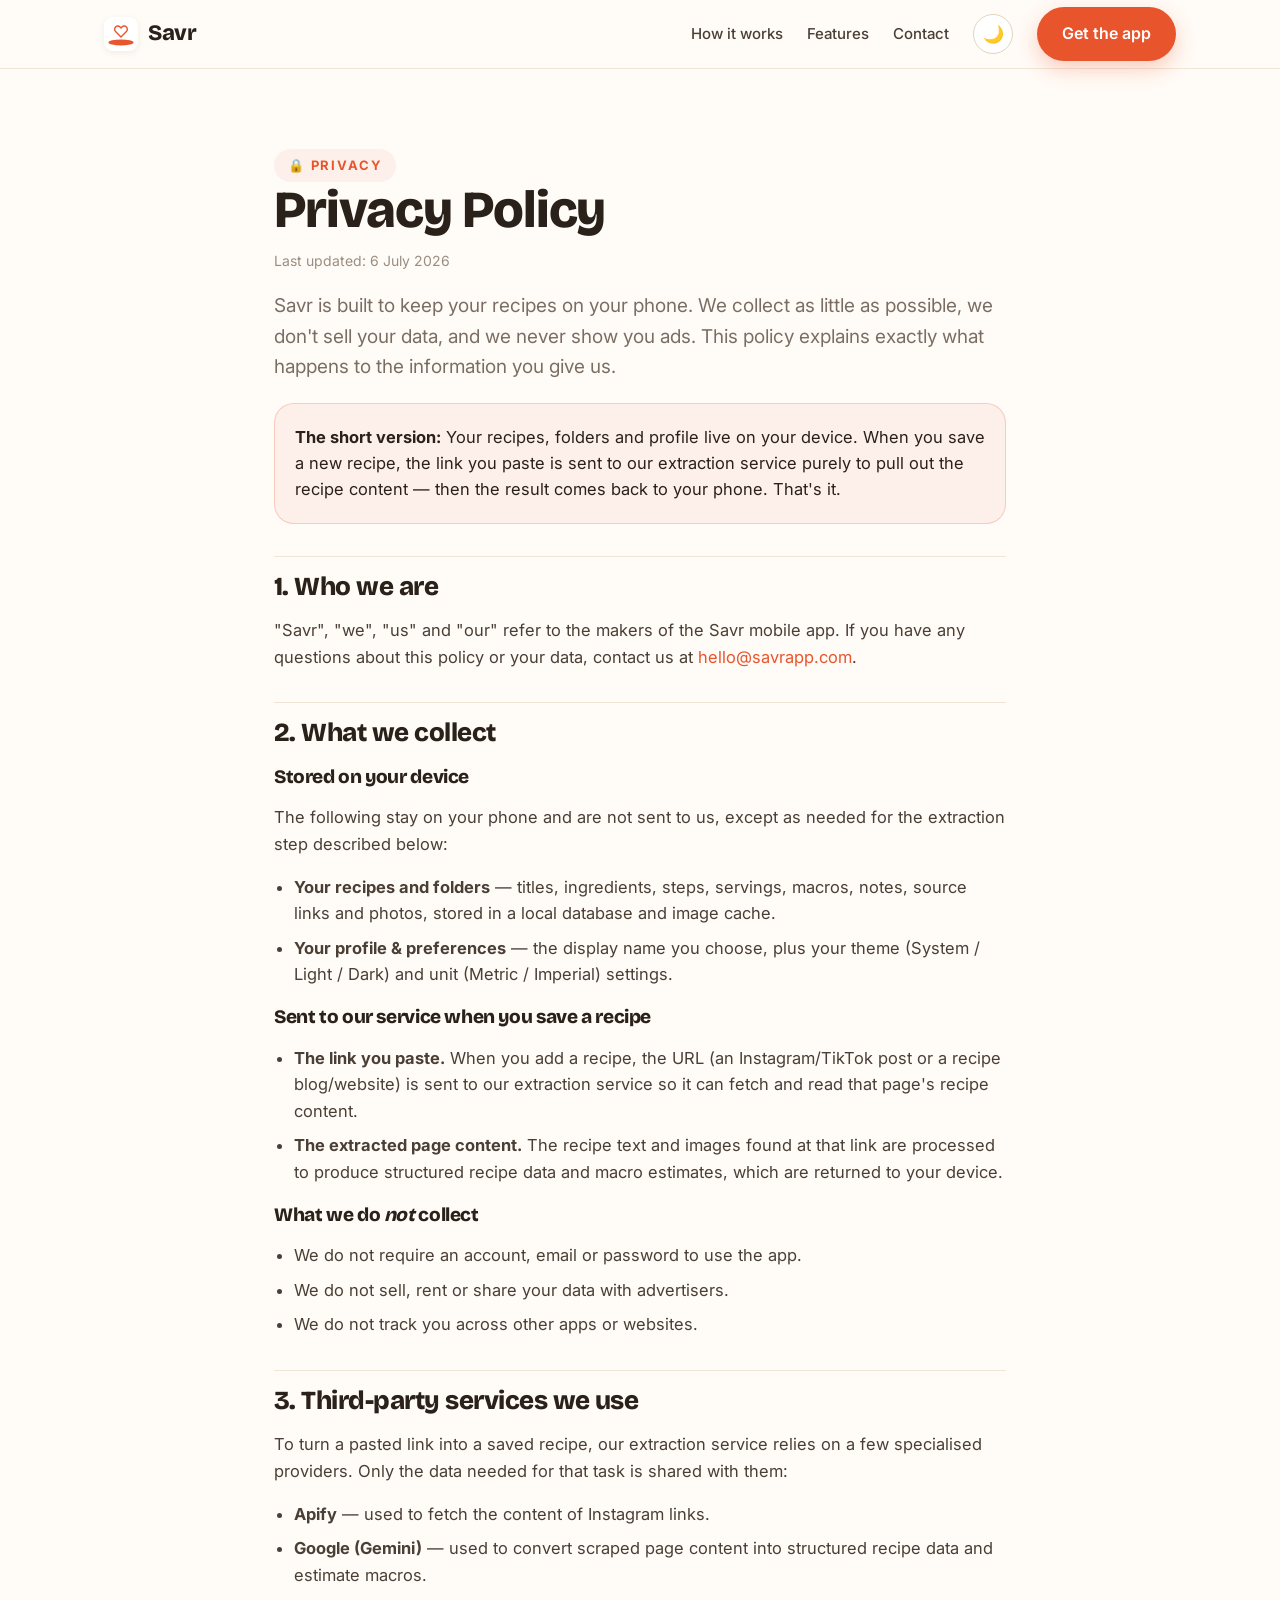
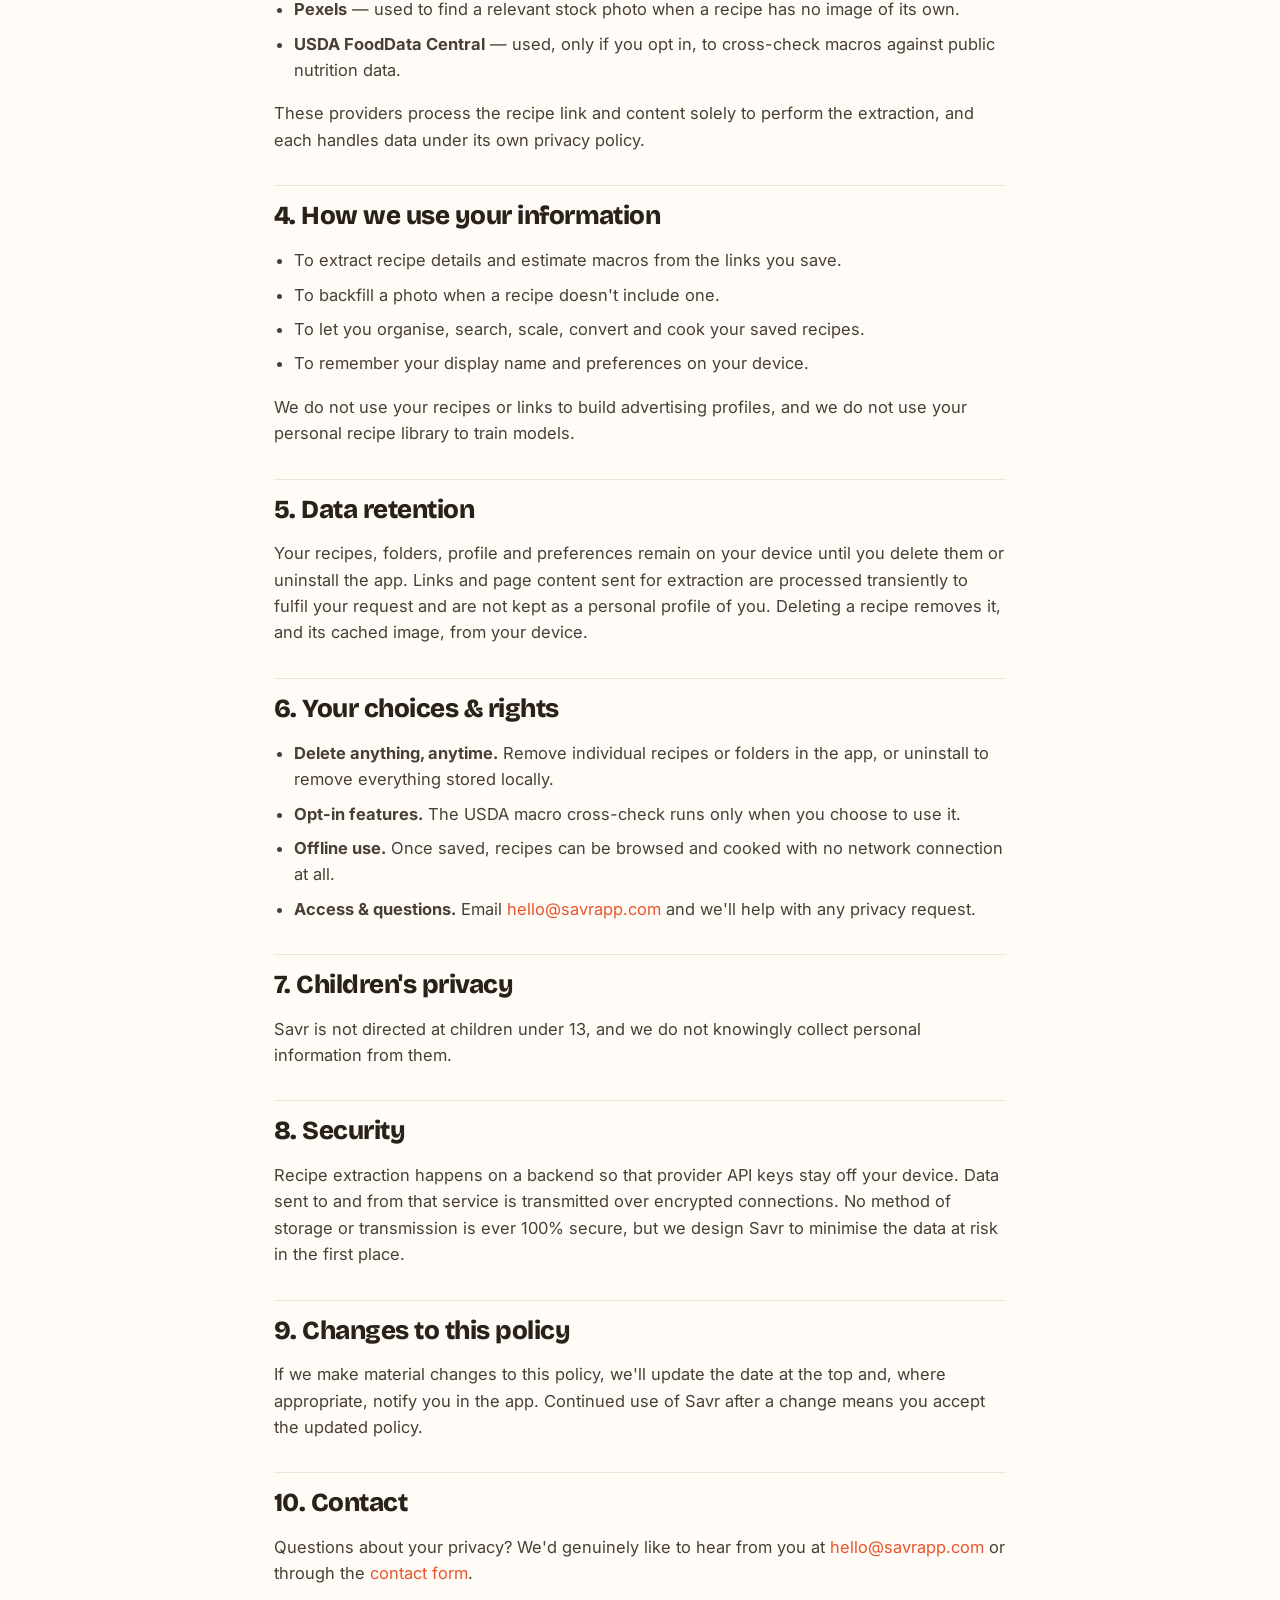
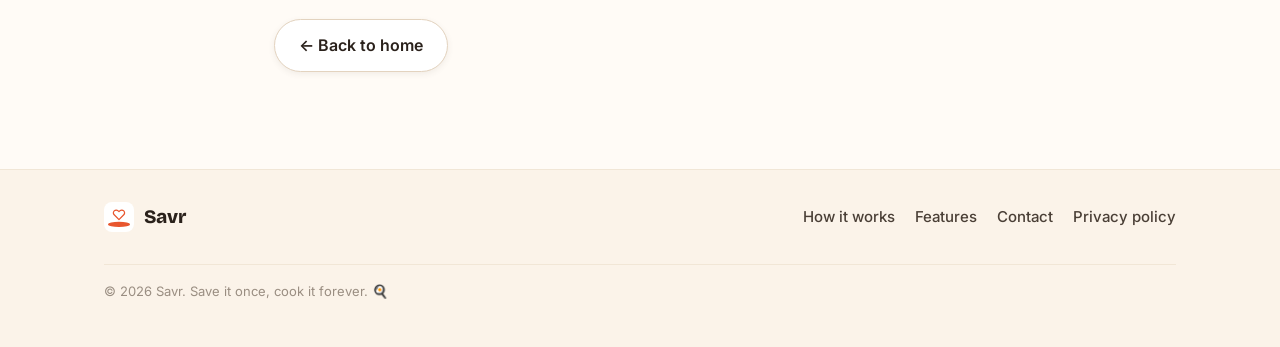
==== privacy.html @ d80b40b4 "Savr marketing site" ====
<!DOCTYPE html>
<html lang="en">
<head>
  <meta charset="UTF-8" />
  <meta name="viewport" content="width=device-width, initial-scale=1" />
  <title>Privacy Policy — Savr</title>
  <meta name="description" content="How Savr handles your data: recipes stored on your device, links processed only to extract recipe content." />
  <meta name="theme-color" content="#E8552D" />
  <link rel="icon" href="assets/img/favicon.png" />
  <link rel="apple-touch-icon" href="assets/img/icon.png" />
  <link rel="preconnect" href="https://fonts.googleapis.com" />
  <link rel="preconnect" href="https://fonts.gstatic.com" crossorigin />
  <link href="https://fonts.googleapis.com/css2?family=Bricolage+Grotesque:opsz,wght@12..96,600;12..96,700;12..96,800&family=Inter:wght@400;500;600;700&family=Space+Grotesk:wght@500;700&display=swap" rel="stylesheet" />
  <link rel="stylesheet" href="assets/css/styles.css" />
</head>
<body>

  <header class="site-header">
    <div class="wrap nav">
      <a class="brand" href="index.html#top">
        <img src="assets/img/logo-mark.svg" alt="" />
        Savr
      </a>
      <nav class="nav-links" aria-label="Primary">
        <a class="link" href="index.html#how">How it works</a>
        <a class="link" href="index.html#features">Features</a>
        <a class="link" href="index.html#contact">Contact</a>
        <button class="theme-toggle" type="button" aria-label="Toggle theme">🌙</button>
        <a class="btn btn-primary" href="index.html#contact">Get the app</a>
      </nav>
    </div>
  </header>

  <main>
    <article class="wrap doc">
      <span class="eyebrow">🔒 Privacy</span>
      <h1>Privacy Policy</h1>
      <p class="updated">Last updated: 6 July 2026</p>

      <p class="lead">Savr is built to keep your recipes on your phone. We collect as little as possible, we don't sell your data, and we never show you ads. This policy explains exactly what happens to the information you give us.</p>

      <div class="callout">
        <p><strong>The short version:</strong> Your recipes, folders and profile live on your device. When you save a new recipe, the link you paste is sent to our extraction service purely to pull out the recipe content — then the result comes back to your phone. That's it.</p>
      </div>

      <h2>1. Who we are</h2>
      <p>"Savr", "we", "us" and "our" refer to the makers of the Savr mobile app. If you have any questions about this policy or your data, contact us at <a href="mailto:hello@savrapp.com">hello@savrapp.com</a>.</p>

      <h2>2. What we collect</h2>

      <h3>Stored on your device</h3>
      <p>The following stay on your phone and are not sent to us, except as needed for the extraction step described below:</p>
      <ul>
        <li><strong>Your recipes and folders</strong> — titles, ingredients, steps, servings, macros, notes, source links and photos, stored in a local database and image cache.</li>
        <li><strong>Your profile &amp; preferences</strong> — the display name you choose, plus your theme (System / Light / Dark) and unit (Metric / Imperial) settings.</li>
      </ul>

      <h3>Sent to our service when you save a recipe</h3>
      <ul>
        <li><strong>The link you paste.</strong> When you add a recipe, the URL (an Instagram/TikTok post or a recipe blog/website) is sent to our extraction service so it can fetch and read that page's recipe content.</li>
        <li><strong>The extracted page content.</strong> The recipe text and images found at that link are processed to produce structured recipe data and macro estimates, which are returned to your device.</li>
      </ul>

      <h3>What we do <em>not</em> collect</h3>
      <ul>
        <li>We do not require an account, email or password to use the app.</li>
        <li>We do not sell, rent or share your data with advertisers.</li>
        <li>We do not track you across other apps or websites.</li>
      </ul>

      <h2>3. Third-party services we use</h2>
      <p>To turn a pasted link into a saved recipe, our extraction service relies on a few specialised providers. Only the data needed for that task is shared with them:</p>
      <ul>
        <li><strong>Apify</strong> — used to fetch the content of Instagram links.</li>
        <li><strong>Google (Gemini)</strong> — used to convert scraped page content into structured recipe data and estimate macros.</li>
        <li><strong>Pexels</strong> — used to find a relevant stock photo when a recipe has no image of its own.</li>
        <li><strong>USDA FoodData Central</strong> — used, only if you opt in, to cross-check macros against public nutrition data.</li>
      </ul>
      <p>These providers process the recipe link and content solely to perform the extraction, and each handles data under its own privacy policy.</p>

      <h2>4. How we use your information</h2>
      <ul>
        <li>To extract recipe details and estimate macros from the links you save.</li>
        <li>To backfill a photo when a recipe doesn't include one.</li>
        <li>To let you organise, search, scale, convert and cook your saved recipes.</li>
        <li>To remember your display name and preferences on your device.</li>
      </ul>
      <p>We do not use your recipes or links to build advertising profiles, and we do not use your personal recipe library to train models.</p>

      <h2>5. Data retention</h2>
      <p>Your recipes, folders, profile and preferences remain on your device until you delete them or uninstall the app. Links and page content sent for extraction are processed transiently to fulfil your request and are not kept as a personal profile of you. Deleting a recipe removes it, and its cached image, from your device.</p>

      <h2>6. Your choices &amp; rights</h2>
      <ul>
        <li><strong>Delete anything, anytime.</strong> Remove individual recipes or folders in the app, or uninstall to remove everything stored locally.</li>
        <li><strong>Opt-in features.</strong> The USDA macro cross-check runs only when you choose to use it.</li>
        <li><strong>Offline use.</strong> Once saved, recipes can be browsed and cooked with no network connection at all.</li>
        <li><strong>Access &amp; questions.</strong> Email <a href="mailto:hello@savrapp.com">hello@savrapp.com</a> and we'll help with any privacy request.</li>
      </ul>

      <h2>7. Children's privacy</h2>
      <p>Savr is not directed at children under 13, and we do not knowingly collect personal information from them.</p>

      <h2>8. Security</h2>
      <p>Recipe extraction happens on a backend so that provider API keys stay off your device. Data sent to and from that service is transmitted over encrypted connections. No method of storage or transmission is ever 100% secure, but we design Savr to minimise the data at risk in the first place.</p>

      <h2>9. Changes to this policy</h2>
      <p>If we make material changes to this policy, we'll update the date at the top and, where appropriate, notify you in the app. Continued use of Savr after a change means you accept the updated policy.</p>

      <h2>10. Contact</h2>
      <p>Questions about your privacy? We'd genuinely like to hear from you at <a href="mailto:hello@savrapp.com">hello@savrapp.com</a> or through the <a href="index.html#contact">contact form</a>.</p>

      <p style="margin-top:32px;"><a class="btn btn-ghost" href="index.html#top">← Back to home</a></p>
    </article>
  </main>

  <footer class="site-footer">
    <div class="wrap footer-grid">
      <a class="footer-brand" href="index.html#top">
        <img src="assets/img/logo-mark.svg" alt="" />
        <span>Savr</span>
      </a>
      <nav class="footer-links" aria-label="Footer">
        <a href="index.html#how">How it works</a>
        <a href="index.html#features">Features</a>
        <a href="index.html#contact">Contact</a>
        <a href="privacy.html">Privacy policy</a>
      </nav>
      <p class="footer-legal">© <span id="year">2026</span> Savr. Save it once, cook it forever. 🍳</p>
    </div>
  </footer>

  <script src="assets/js/main.js"></script>
</body>
</html>
---- assets/css/styles.css ----
/* =========================================================================
   Savr — marketing site
   Design tokens mirror the app's Savr Design System (constants/theme.ts):
   Paprika hero, basil + honey support, warm "sand" neutrals, warm "ink" text.
   ========================================================================= */

:root {
  /* ---- Raw palette ---- */
  --paprika-50:  #FDF0EB;
  --paprika-100: #FBDDD1;
  --paprika-200: #F6B49E;
  --paprika-300: #F08B6B;
  --paprika-400: #EC6B44;
  --paprika-500: #E8552D; /* brand core */
  --paprika-600: #C8431F;
  --paprika-700: #A03418;

  --basil-300: #7BB08E;
  --basil-500: #3F7D5B;
  --basil-600: #326448;

  --honey-300: #F6C86B;
  --honey-500: #F2A93B;
  --honey-600: #D98A1E;

  --sand-50:  #FFFBF6; /* app background */
  --sand-100: #FBF3E9;
  --sand-200: #F1E6D6;
  --sand-300: #E3D3BF;
  --sand-400: #C9B7A0;

  --ink-900: #2A211B;
  --ink-700: #4A3F36;
  --ink-500: #7A6E64;
  --ink-400: #9A8E82;

  --blueberry: #3A7CA5; /* drinks / fat accent from CategoryColors */

  /* ---- Semantic (light) ---- */
  --text: var(--ink-900);
  --text-body: var(--ink-700);
  --muted: var(--ink-500);
  --faint: var(--ink-400);

  --bg: var(--sand-50);
  --surface-sunken: var(--sand-100);
  --card: #FFFFFF;

  --border: var(--sand-200);
  --border-strong: var(--sand-300);

  --brand: var(--paprika-500);
  --brand-hover: var(--paprika-600);
  --brand-subtle: var(--paprika-50);
  --on-brand: #FFFFFF;

  --accent: var(--honey-500);
  --fresh: var(--basil-500);

  /* ---- Radii ---- */
  --r-xs: 6px;
  --r-sm: 10px;
  --r-md: 14px;
  --r-lg: 20px;
  --r-xl: 28px;
  --r-pill: 999px;

  /* ---- Spacing (4px base) ---- */
  --s-xs: 4px;
  --s-sm: 8px;
  --s-md: 12px;
  --s-lg: 16px;
  --s-xl: 20px;
  --s-2xl: 24px;
  --s-3xl: 32px;

  /* ---- Warm-tinted elevation (never pure black) ---- */
  --shadow-sm: 0 2px 6px rgba(74, 63, 54, 0.08);
  --shadow-md: 0 6px 16px rgba(74, 63, 54, 0.10);
  --shadow-lg: 0 14px 32px rgba(74, 63, 54, 0.14);
  --shadow-brand: 0 8px 20px rgba(232, 85, 45, 0.28);

  /* ---- Type ---- */
  --font-display: 'Bricolage Grotesque', system-ui, sans-serif;
  --font-sans: 'Inter', system-ui, sans-serif;
  --font-numeric: 'Space Grotesk', 'Inter', monospace;

  --maxw: 1120px;
}

/* Warm dark theme — mirrors the app's warm dark palette */
@media (prefers-color-scheme: dark) {
  :root:not([data-theme='light']) {
    --text: #FCF6EF;
    --text-body: #EADFD3;
    --muted: #B3A597;
    --faint: #8A7D71;

    --bg: #1B1511;
    --surface-sunken: #241C17;
    --card: #2A211B;

    --border: #3A2F27;
    --border-strong: #4A3F36;

    --brand: var(--paprika-400);
    --brand-hover: var(--paprika-300);
    --brand-subtle: #3A241B;

    --accent: var(--honey-300);
    --fresh: var(--basil-300);
  }
}

:root[data-theme='dark'] {
  --text: #FCF6EF;
  --text-body: #EADFD3;
  --muted: #B3A597;
  --faint: #8A7D71;
  --bg: #1B1511;
  --surface-sunken: #241C17;
  --card: #2A211B;
  --border: #3A2F27;
  --border-strong: #4A3F36;
  --brand: var(--paprika-400);
  --brand-hover: var(--paprika-300);
  --brand-subtle: #3A241B;
  --accent: var(--honey-300);
  --fresh: var(--basil-300);
}

/* ========================================================================= */

*,
*::before,
*::after { box-sizing: border-box; }

html { scroll-behavior: smooth; -webkit-text-size-adjust: 100%; }

body {
  margin: 0;
  font-family: var(--font-sans);
  color: var(--text-body);
  background: var(--bg);
  line-height: 1.6;
  font-size: 17px;
  -webkit-font-smoothing: antialiased;
  text-rendering: optimizeLegibility;
}

img { max-width: 100%; display: block; }

a { color: var(--brand); text-decoration: none; }
a:hover { color: var(--brand-hover); }

h1, h2, h3, h4 {
  font-family: var(--font-display);
  color: var(--text);
  line-height: 1.08;
  letter-spacing: -0.02em;
  margin: 0;
  font-weight: 800;
}

.wrap {
  width: 100%;
  max-width: var(--maxw);
  margin-inline: auto;
  padding-inline: var(--s-2xl);
}

.eyebrow {
  display: inline-flex;
  align-items: center;
  gap: var(--s-sm);
  font-family: var(--font-sans);
  font-weight: 700;
  font-size: 13px;
  letter-spacing: 0.14em;
  text-transform: uppercase;
  color: var(--brand);
  background: var(--brand-subtle);
  padding: 6px 14px;
  border-radius: var(--r-pill);
}

.section { padding-block: clamp(56px, 9vw, 112px); }
.section-head { max-width: 640px; margin-bottom: var(--s-3xl); }
.section-head.center { margin-inline: auto; text-align: center; }
.section-head h2 { font-size: clamp(30px, 4.6vw, 48px); margin-block: var(--s-lg) var(--s-md); }
.section-head p { font-size: 19px; color: var(--muted); margin: 0; }

/* ---- Buttons ---- */
.btn {
  display: inline-flex;
  align-items: center;
  justify-content: center;
  gap: var(--s-sm);
  font-family: var(--font-sans);
  font-weight: 600;
  font-size: 16px;
  padding: 13px 24px;
  border-radius: var(--r-pill);
  border: 1.5px solid transparent;
  cursor: pointer;
  transition: transform 0.15s ease, background 0.15s ease, box-shadow 0.15s ease;
  white-space: nowrap;
}
.btn:active { transform: translateY(1px) scale(0.99); }
.btn-primary {
  background: var(--brand);
  color: var(--on-brand);
  box-shadow: var(--shadow-brand);
}
.btn-primary:hover { background: var(--brand-hover); color: var(--on-brand); }
.btn-ghost {
  background: var(--card);
  color: var(--text);
  border-color: var(--border-strong);
  box-shadow: var(--shadow-sm);
}
.btn-ghost:hover { color: var(--text); border-color: var(--brand); }
.btn-lg { padding: 16px 30px; font-size: 17px; }

/* ========================================================================= */
/* Header                                                                    */
/* ========================================================================= */

.site-header {
  position: sticky;
  top: 0;
  z-index: 50;
  background: color-mix(in srgb, var(--bg) 85%, transparent);
  backdrop-filter: saturate(160%) blur(14px);
  border-bottom: 1px solid var(--border);
}
.nav {
  display: flex;
  align-items: center;
  justify-content: space-between;
  height: 68px;
}
.brand {
  display: inline-flex;
  align-items: center;
  gap: 10px;
  font-family: var(--font-display);
  font-weight: 800;
  font-size: 22px;
  color: var(--text);
  letter-spacing: -0.02em;
}
.brand:hover { color: var(--text); }
.brand img { width: 34px; height: 34px; border-radius: 9px; box-shadow: var(--shadow-sm); }
.nav-links { display: flex; align-items: center; gap: var(--s-2xl); }
.nav-links a.link {
  color: var(--text-body);
  font-weight: 500;
  font-size: 15px;
}
.nav-links a.link:hover { color: var(--brand); }
.theme-toggle {
  background: var(--card);
  border: 1.5px solid var(--border-strong);
  border-radius: var(--r-pill);
  width: 40px; height: 40px;
  cursor: pointer;
  font-size: 17px;
  display: grid; place-items: center;
  color: var(--text);
  transition: border-color 0.15s ease;
}
.theme-toggle:hover { border-color: var(--brand); }
.nav-toggle { display: none; }

@media (max-width: 860px) {
  .nav-links .link { display: none; }
}

/* ========================================================================= */
/* Hero                                                                      */
/* ========================================================================= */

.hero {
  position: relative;
  overflow: hidden;
  padding-block: clamp(48px, 7vw, 88px) clamp(40px, 6vw, 72px);
}
.hero::before {
  content: '';
  position: absolute;
  inset: 0;
  background:
    radial-gradient(60% 55% at 82% 8%, color-mix(in srgb, var(--honey-300) 34%, transparent), transparent 70%),
    radial-gradient(70% 60% at 6% 92%, color-mix(in srgb, var(--paprika-200) 30%, transparent), transparent 68%);
  opacity: 0.7;
  pointer-events: none;
}
.hero-grid {
  position: relative;
  display: grid;
  grid-template-columns: 1.05fr 0.95fr;
  gap: clamp(24px, 5vw, 64px);
  align-items: center;
}
.hero h1 {
  font-size: clamp(40px, 7vw, 74px);
  margin-block: var(--s-xl) var(--s-lg);
}
.hero h1 .accent { color: var(--brand); }
.hero-sub {
  font-size: clamp(18px, 2.3vw, 21px);
  color: var(--muted);
  max-width: 30ch;
  margin: 0 0 var(--s-2xl);
}
.hero-cta { display: flex; flex-wrap: wrap; gap: var(--s-md); }
.hero-note {
  margin-top: var(--s-lg);
  font-size: 14px;
  color: var(--faint);
  display: flex; align-items: center; gap: 8px;
}

/* Phone frame */
.phone-shell {
  justify-self: center;
  position: relative;
  width: min(300px, 78vw);
}
.phone-shell::after {
  content: '';
  position: absolute;
  inset: -8% -14% -14%;
  background: radial-gradient(closest-side, color-mix(in srgb, var(--paprika-300) 40%, transparent), transparent);
  filter: blur(20px);
  z-index: -1;
}
.phone-shell img {
  width: 100%;
  border-radius: 34px;
  border: 8px solid var(--ink-900);
  box-shadow: var(--shadow-lg);
  background: var(--ink-900);
}
:root[data-theme='dark'] .phone-shell img,
.badge-row .store-badge { }

.badge-row {
  display: flex; flex-wrap: wrap; gap: var(--s-md);
  margin-top: var(--s-xl);
}

@media (max-width: 820px) {
  .hero-grid { grid-template-columns: 1fr; text-align: center; }
  .hero-sub { margin-inline: auto; }
  .hero-cta { justify-content: center; }
  .hero-note { justify-content: center; }
  .phone-shell { grid-row: 1; margin-bottom: var(--s-lg); }
}

/* ---- Logo strip / stats ---- */
.stats {
  display: grid;
  grid-template-columns: repeat(4, 1fr);
  gap: var(--s-lg);
  padding: var(--s-2xl);
  background: var(--card);
  border: 1px solid var(--border);
  border-radius: var(--r-xl);
  box-shadow: var(--shadow-sm);
  margin-top: clamp(32px, 5vw, 56px);
}
.stat { text-align: center; }
.stat .num {
  font-family: var(--font-numeric);
  font-weight: 700;
  font-size: clamp(26px, 3.4vw, 34px);
  color: var(--brand);
}
.stat .label { font-size: 13px; color: var(--muted); font-weight: 500; }
@media (max-width: 620px) {
  .stats { grid-template-columns: repeat(2, 1fr); }
}

/* ========================================================================= */
/* How it works                                                              */
/* ========================================================================= */

.steps { display: grid; grid-template-columns: repeat(3, 1fr); gap: var(--s-xl); }
.step {
  position: relative;
  background: var(--card);
  border: 1px solid var(--border);
  border-radius: var(--r-lg);
  padding: var(--s-2xl);
  box-shadow: var(--shadow-sm);
}
.step .n {
  font-family: var(--font-numeric);
  font-weight: 700;
  font-size: 15px;
  color: var(--on-brand);
  background: var(--brand);
  width: 34px; height: 34px;
  border-radius: var(--r-pill);
  display: grid; place-items: center;
  margin-bottom: var(--s-lg);
}
.step h3 { font-size: 21px; margin-bottom: var(--s-sm); }
.step p { margin: 0; color: var(--muted); font-size: 16px; }
@media (max-width: 760px) { .steps { grid-template-columns: 1fr; } }

/* ========================================================================= */
/* Features showcase                                                         */
/* ========================================================================= */

.features {
  display: grid;
  grid-template-columns: repeat(3, 1fr);
  gap: var(--s-xl);
}
.feature {
  background: var(--card);
  border: 1px solid var(--border);
  border-radius: var(--r-lg);
  padding: var(--s-2xl);
  box-shadow: var(--shadow-sm);
  transition: transform 0.18s ease, box-shadow 0.18s ease, border-color 0.18s ease;
}
.feature:hover {
  transform: translateY(-4px);
  box-shadow: var(--shadow-md);
  border-color: var(--border-strong);
}
.feature .ico {
  width: 52px; height: 52px;
  border-radius: var(--r-md);
  display: grid; place-items: center;
  font-size: 24px;
  margin-bottom: var(--s-lg);
}
.feature h3 { font-size: 20px; margin-bottom: var(--s-sm); }
.feature p { margin: 0; color: var(--muted); font-size: 15.5px; }

/* Tinted icon variants pulled from the app's category / macro colors */
.ico.paprika { background: var(--paprika-100); color: var(--paprika-600); }
.ico.basil   { background: color-mix(in srgb, var(--basil-300) 45%, transparent); color: var(--basil-600); }
.ico.honey   { background: color-mix(in srgb, var(--honey-300) 55%, transparent); color: var(--honey-600); }
.ico.blueberry { background: color-mix(in srgb, var(--blueberry) 22%, transparent); color: var(--blueberry); }
.ico.sand    { background: var(--sand-200); color: var(--ink-700); }

@media (max-width: 900px) { .features { grid-template-columns: repeat(2, 1fr); } }
@media (max-width: 580px) { .features { grid-template-columns: 1fr; } }

/* Feature — spotlight band */
.spotlight {
  background: var(--surface-sunken);
  border-block: 1px solid var(--border);
}
.spotlight-grid {
  display: grid;
  grid-template-columns: 1fr 1fr;
  gap: clamp(24px, 5vw, 64px);
  align-items: center;
}
.spotlight-grid.flip .media { order: -1; }
.macro-row { display: flex; flex-wrap: wrap; gap: var(--s-md); margin-top: var(--s-xl); }
.macro {
  display: inline-flex; align-items: baseline; gap: 6px;
  background: var(--card);
  border: 1px solid var(--border);
  border-radius: var(--r-pill);
  padding: 8px 16px;
  box-shadow: var(--shadow-sm);
}
.macro .v { font-family: var(--font-numeric); font-weight: 700; color: var(--text); }
.macro .k { font-size: 13px; color: var(--muted); }
.macro.cal .v { color: var(--paprika-500); }
.macro.carb .v { color: var(--honey-600); }
.macro.pro .v { color: var(--basil-500); }
.macro.fat .v { color: var(--blueberry); }

.feature-list { list-style: none; padding: 0; margin: var(--s-lg) 0 0; }
.feature-list li {
  display: flex; gap: var(--s-md); align-items: flex-start;
  padding: var(--s-md) 0;
  border-bottom: 1px dashed var(--border);
  color: var(--text-body);
}
.feature-list li:last-child { border-bottom: none; }
.feature-list .check {
  flex: none; margin-top: 2px;
  width: 22px; height: 22px; border-radius: var(--r-pill);
  background: color-mix(in srgb, var(--basil-500) 18%, transparent);
  color: var(--basil-600);
  display: grid; place-items: center; font-size: 12px; font-weight: 800;
}
.media img {
  border-radius: var(--r-xl);
  box-shadow: var(--shadow-md);
  border: 1px solid var(--border);
}
@media (max-width: 780px) {
  .spotlight-grid { grid-template-columns: 1fr; }
  .spotlight-grid.flip .media { order: 0; }
}

/* ========================================================================= */
/* Contact                                                                   */
/* ========================================================================= */

.contact-grid {
  display: grid;
  grid-template-columns: 0.9fr 1.1fr;
  gap: clamp(28px, 5vw, 60px);
  align-items: start;
}
.contact-copy h2 { font-size: clamp(28px, 4vw, 42px); margin-bottom: var(--s-md); }
.contact-copy p { color: var(--muted); font-size: 18px; }
.contact-links { list-style: none; padding: 0; margin: var(--s-xl) 0 0; display: grid; gap: var(--s-md); }
.contact-links li { display: flex; align-items: center; gap: var(--s-md); }
.contact-links .ci {
  width: 42px; height: 42px; border-radius: var(--r-md);
  background: var(--brand-subtle); color: var(--brand);
  display: grid; place-items: center; font-size: 18px; flex: none;
}
.contact-links a { font-weight: 600; }
.contact-links small { display: block; color: var(--faint); font-weight: 400; font-size: 13px; }

.form-card {
  background: var(--card);
  border: 1px solid var(--border);
  border-radius: var(--r-xl);
  padding: clamp(22px, 4vw, 36px);
  box-shadow: var(--shadow-md);
}
.field { margin-bottom: var(--s-lg); }
.field label {
  display: block;
  font-weight: 600;
  font-size: 14px;
  color: var(--text);
  margin-bottom: var(--s-sm);
}
.field input,
.field select,
.field textarea {
  width: 100%;
  font-family: var(--font-sans);
  font-size: 16px;
  color: var(--text);
  background: var(--surface-sunken);
  border: 1.5px solid var(--border);
  border-radius: var(--r-md);
  padding: 13px 15px;
  transition: border-color 0.15s ease, box-shadow 0.15s ease;
}
.field textarea { resize: vertical; min-height: 130px; }
.field input:focus,
.field select:focus,
.field textarea:focus {
  outline: none;
  border-color: var(--brand);
  box-shadow: 0 0 0 3px var(--brand-subtle);
}
.field-row { display: grid; grid-template-columns: 1fr 1fr; gap: var(--s-lg); }
.form-card .btn { width: 100%; margin-top: var(--s-sm); }
.form-hint { font-size: 13px; color: var(--faint); margin-top: var(--s-md); text-align: center; }
.form-status {
  margin-top: var(--s-lg);
  padding: var(--s-md) var(--s-lg);
  border-radius: var(--r-md);
  font-size: 15px;
  font-weight: 500;
  display: none;
}
.form-status.show { display: block; }
.form-status.ok { background: color-mix(in srgb, var(--basil-500) 16%, transparent); color: var(--basil-600); }
.form-status.err { background: color-mix(in srgb, var(--paprika-500) 14%, transparent); color: var(--paprika-600); }

@media (max-width: 780px) {
  .contact-grid { grid-template-columns: 1fr; }
  .field-row { grid-template-columns: 1fr; }
}

/* ========================================================================= */
/* CTA band + Footer                                                         */
/* ========================================================================= */

.cta-band { text-align: center; }
.cta-inner {
  background: linear-gradient(135deg, var(--paprika-500), var(--paprika-600));
  border-radius: var(--r-xl);
  padding: clamp(36px, 6vw, 64px);
  box-shadow: var(--shadow-brand);
}
.cta-inner h2 { color: #fff; font-size: clamp(28px, 4.5vw, 46px); }
.cta-inner p { color: color-mix(in srgb, #fff 82%, transparent); font-size: 19px; margin: var(--s-md) auto var(--s-xl); max-width: 44ch; }
.cta-inner .btn-primary { background: #fff; color: var(--paprika-600); box-shadow: var(--shadow-md); }
.cta-inner .btn-primary:hover { background: var(--sand-100); color: var(--paprika-700); }

.site-footer {
  border-top: 1px solid var(--border);
  background: var(--surface-sunken);
  padding-block: var(--s-3xl);
}
.footer-grid {
  display: flex;
  flex-wrap: wrap;
  gap: var(--s-xl);
  align-items: center;
  justify-content: space-between;
}
.footer-brand { display: flex; align-items: center; gap: 10px; }
.footer-brand img { width: 30px; height: 30px; border-radius: 8px; }
.footer-brand span { font-family: var(--font-display); font-weight: 800; font-size: 19px; color: var(--text); }
.footer-links { display: flex; flex-wrap: wrap; gap: var(--s-xl); }
.footer-links a { color: var(--text-body); font-weight: 500; font-size: 15px; }
.footer-links a:hover { color: var(--brand); }
.footer-legal { width: 100%; color: var(--faint); font-size: 13px; padding-top: var(--s-lg); border-top: 1px solid var(--border); margin-top: var(--s-md); }

/* ========================================================================= */
/* Privacy page                                                              */
/* ========================================================================= */

.doc {
  max-width: 780px;
  margin-inline: auto;
  padding-block: clamp(48px, 7vw, 80px);
}
.doc .updated { color: var(--faint); font-size: 14px; margin-top: var(--s-md); }
.doc h1 { font-size: clamp(34px, 5vw, 52px); }
.doc h2 {
  font-size: 26px;
  margin-top: var(--s-3xl);
  padding-top: var(--s-lg);
  border-top: 1px solid var(--border);
}
.doc h3 { font-size: 19px; margin-top: var(--s-xl); }
.doc p, .doc li { color: var(--text-body); font-size: 16.5px; }
.doc ul { padding-left: var(--s-xl); }
.doc li { margin-bottom: var(--s-sm); }
.doc .lead { font-size: 19px; color: var(--muted); }
.callout {
  background: var(--brand-subtle);
  border: 1px solid color-mix(in srgb, var(--brand) 24%, transparent);
  border-radius: var(--r-lg);
  padding: var(--s-xl);
  margin-block: var(--s-xl);
}
.callout p { margin: 0; color: var(--text); }

/* Reveal-on-scroll */
.reveal { opacity: 0; transform: translateY(18px); transition: opacity 0.6s ease, transform 0.6s ease; }
.reveal.in { opacity: 1; transform: none; }
@media (prefers-reduced-motion: reduce) {
  .reveal { opacity: 1; transform: none; transition: none; }
  html { scroll-behavior: auto; }
}
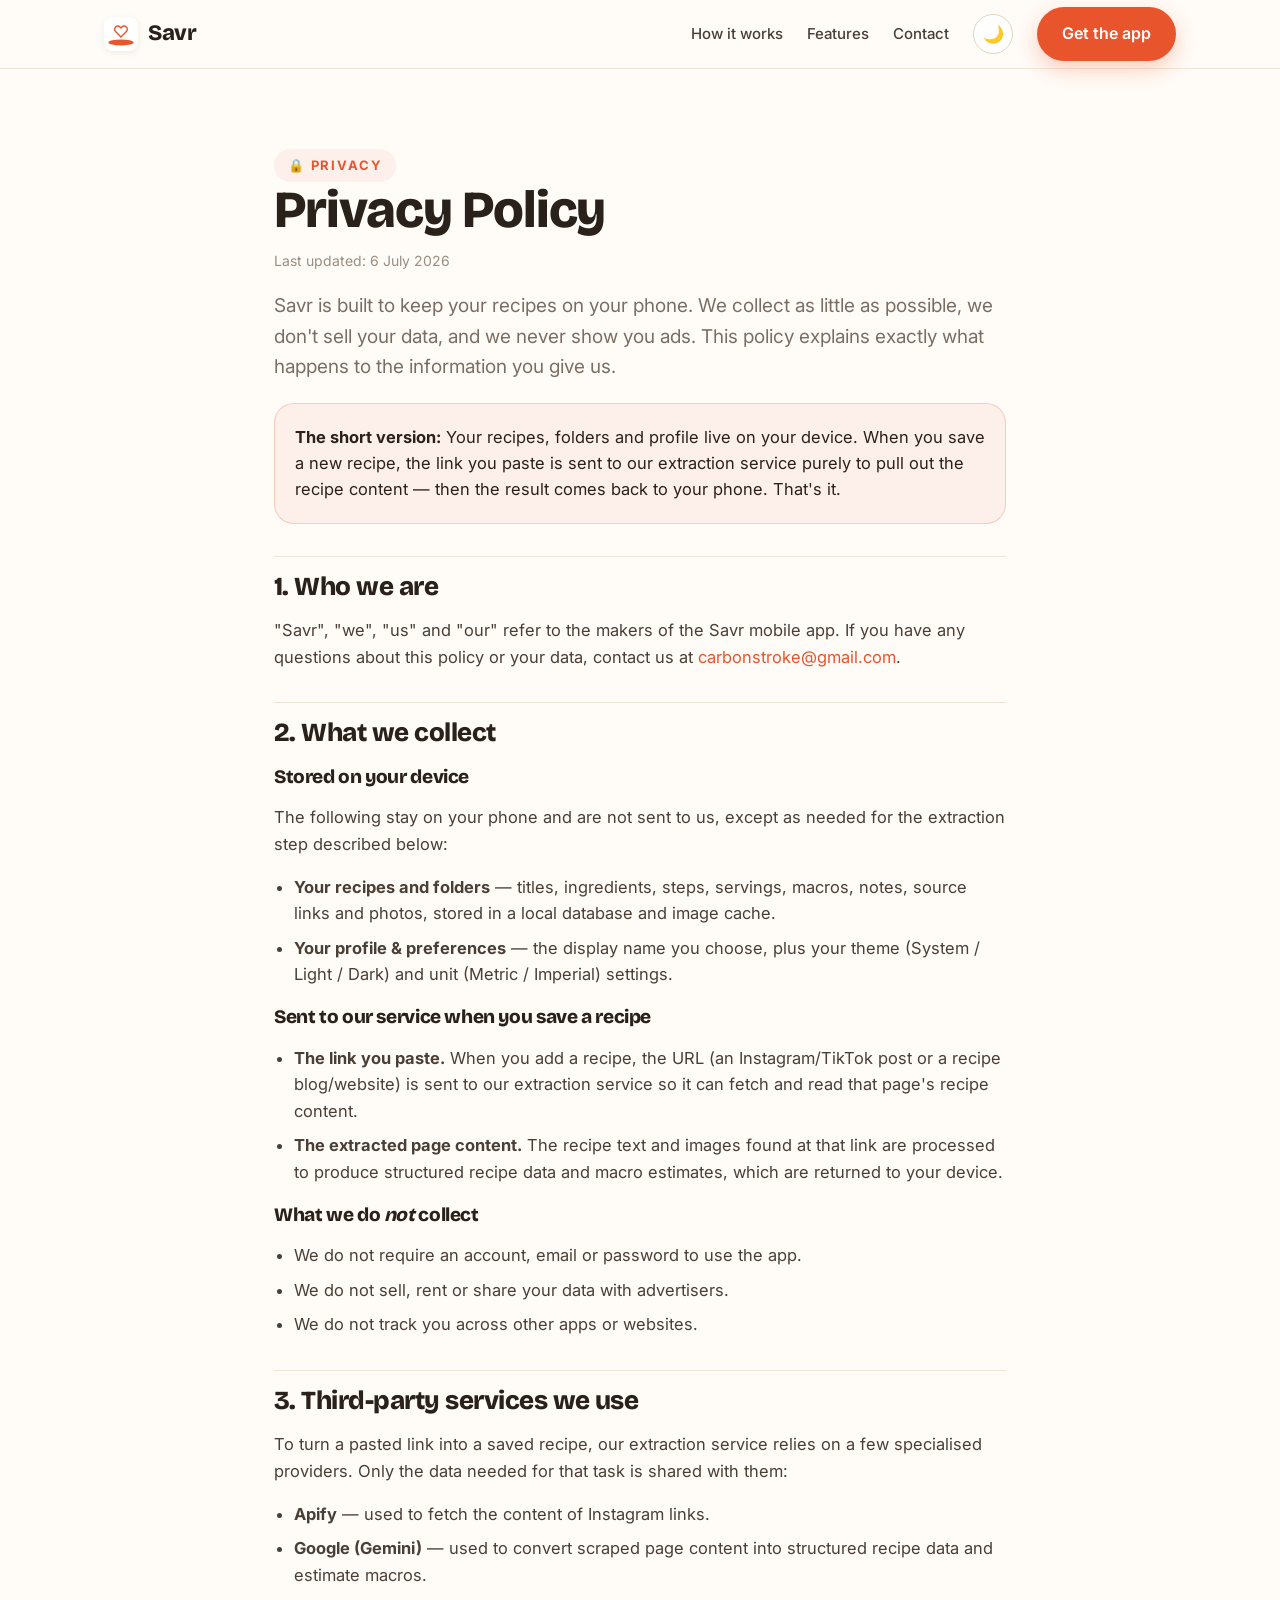
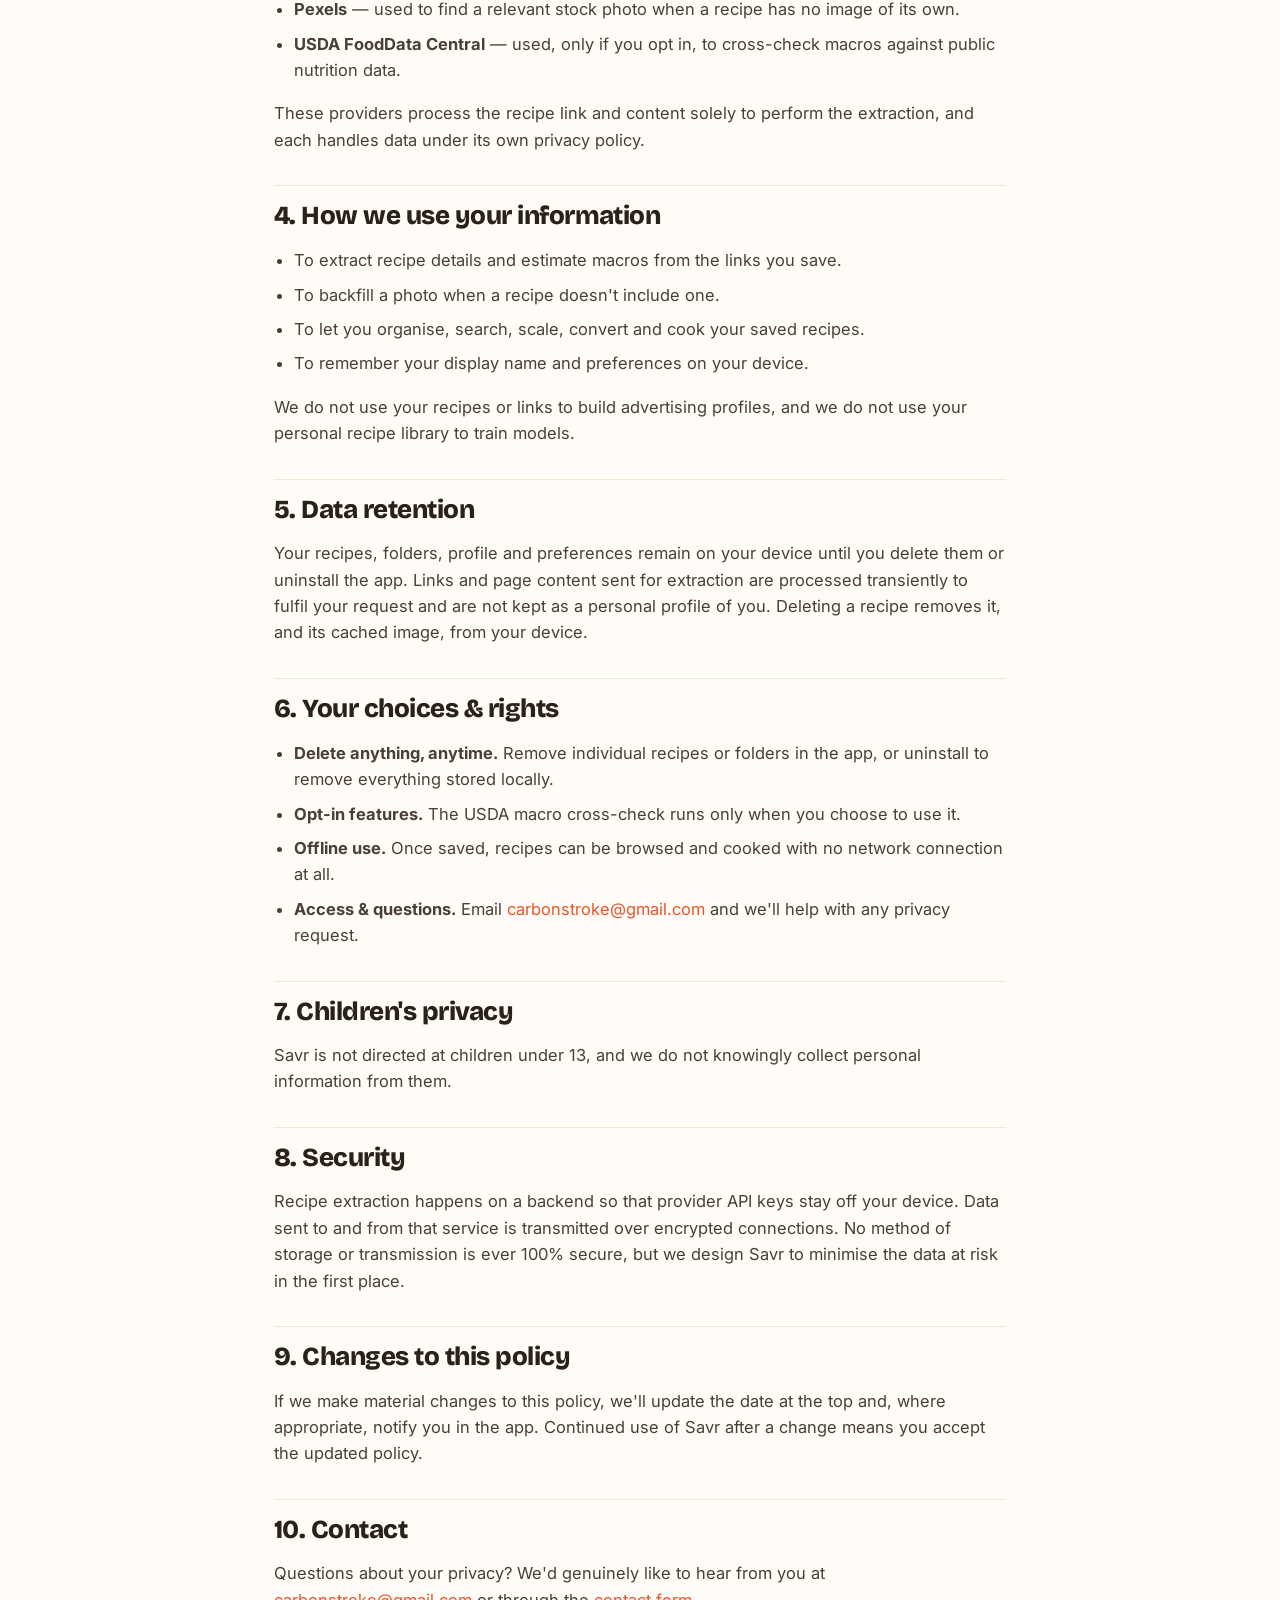
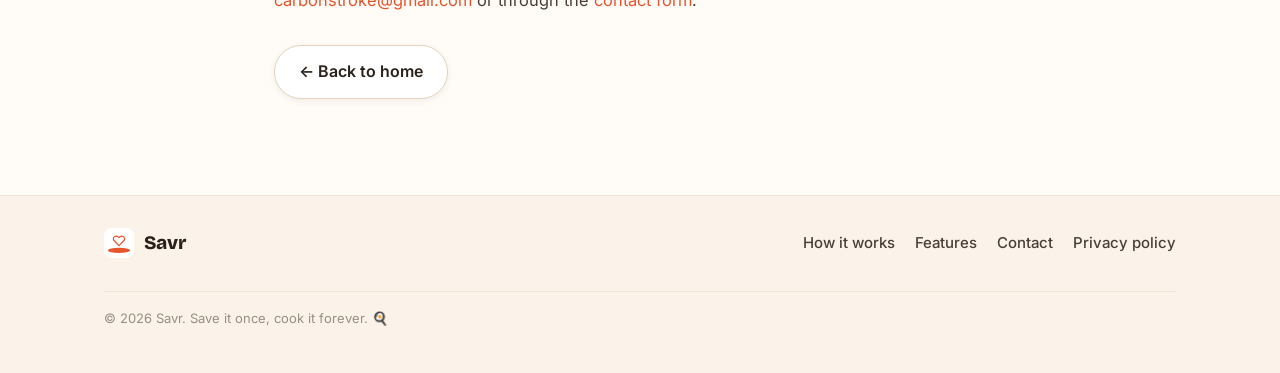
==== commit d2fe51f3: "Savr marketing site" ====
--- a/privacy.html
+++ b/privacy.html
@@ -44,7 +44,7 @@
       </div>
 
       <h2>1. Who we are</h2>
-      <p>"Savr", "we", "us" and "our" refer to the makers of the Savr mobile app. If you have any questions about this policy or your data, contact us at <a href="mailto:hello@savrapp.com">hello@savrapp.com</a>.</p>
+      <p>"Savr", "we", "us" and "our" refer to the makers of the Savr mobile app. If you have any questions about this policy or your data, contact us at <a href="mailto:carbonstroke@gmail.com">carbonstroke@gmail.com</a>.</p>
 
       <h2>2. What we collect</h2>
 
@@ -95,7 +95,7 @@
         <li><strong>Delete anything, anytime.</strong> Remove individual recipes or folders in the app, or uninstall to remove everything stored locally.</li>
         <li><strong>Opt-in features.</strong> The USDA macro cross-check runs only when you choose to use it.</li>
         <li><strong>Offline use.</strong> Once saved, recipes can be browsed and cooked with no network connection at all.</li>
-        <li><strong>Access &amp; questions.</strong> Email <a href="mailto:hello@savrapp.com">hello@savrapp.com</a> and we'll help with any privacy request.</li>
+        <li><strong>Access &amp; questions.</strong> Email <a href="mailto:carbonstroke@gmail.com">carbonstroke@gmail.com</a> and we'll help with any privacy request.</li>
       </ul>
 
       <h2>7. Children's privacy</h2>
@@ -108,7 +108,7 @@
       <p>If we make material changes to this policy, we'll update the date at the top and, where appropriate, notify you in the app. Continued use of Savr after a change means you accept the updated policy.</p>
 
       <h2>10. Contact</h2>
-      <p>Questions about your privacy? We'd genuinely like to hear from you at <a href="mailto:hello@savrapp.com">hello@savrapp.com</a> or through the <a href="index.html#contact">contact form</a>.</p>
+      <p>Questions about your privacy? We'd genuinely like to hear from you at <a href="mailto:carbonstroke@gmail.com">carbonstroke@gmail.com</a> or through the <a href="index.html#contact">contact form</a>.</p>
 
       <p style="margin-top:32px;"><a class="btn btn-ghost" href="index.html#top">← Back to home</a></p>
     </article>
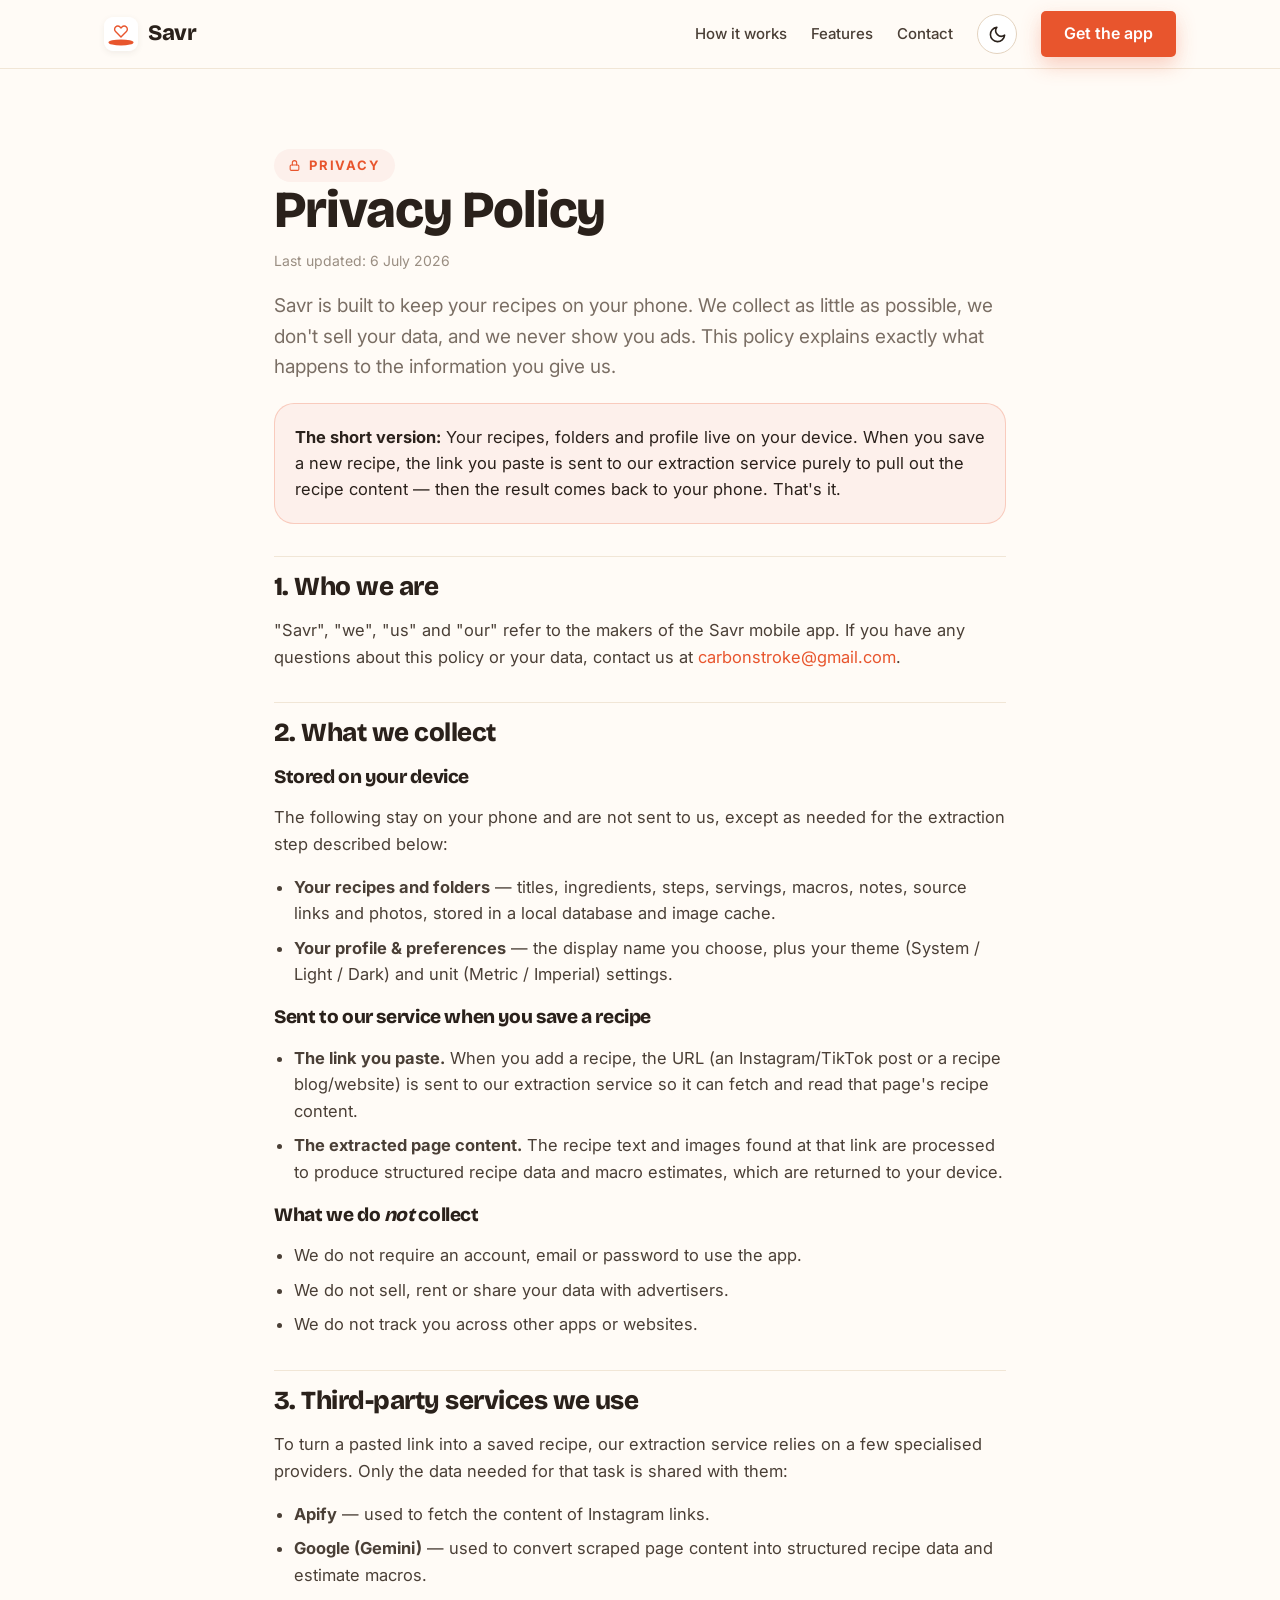
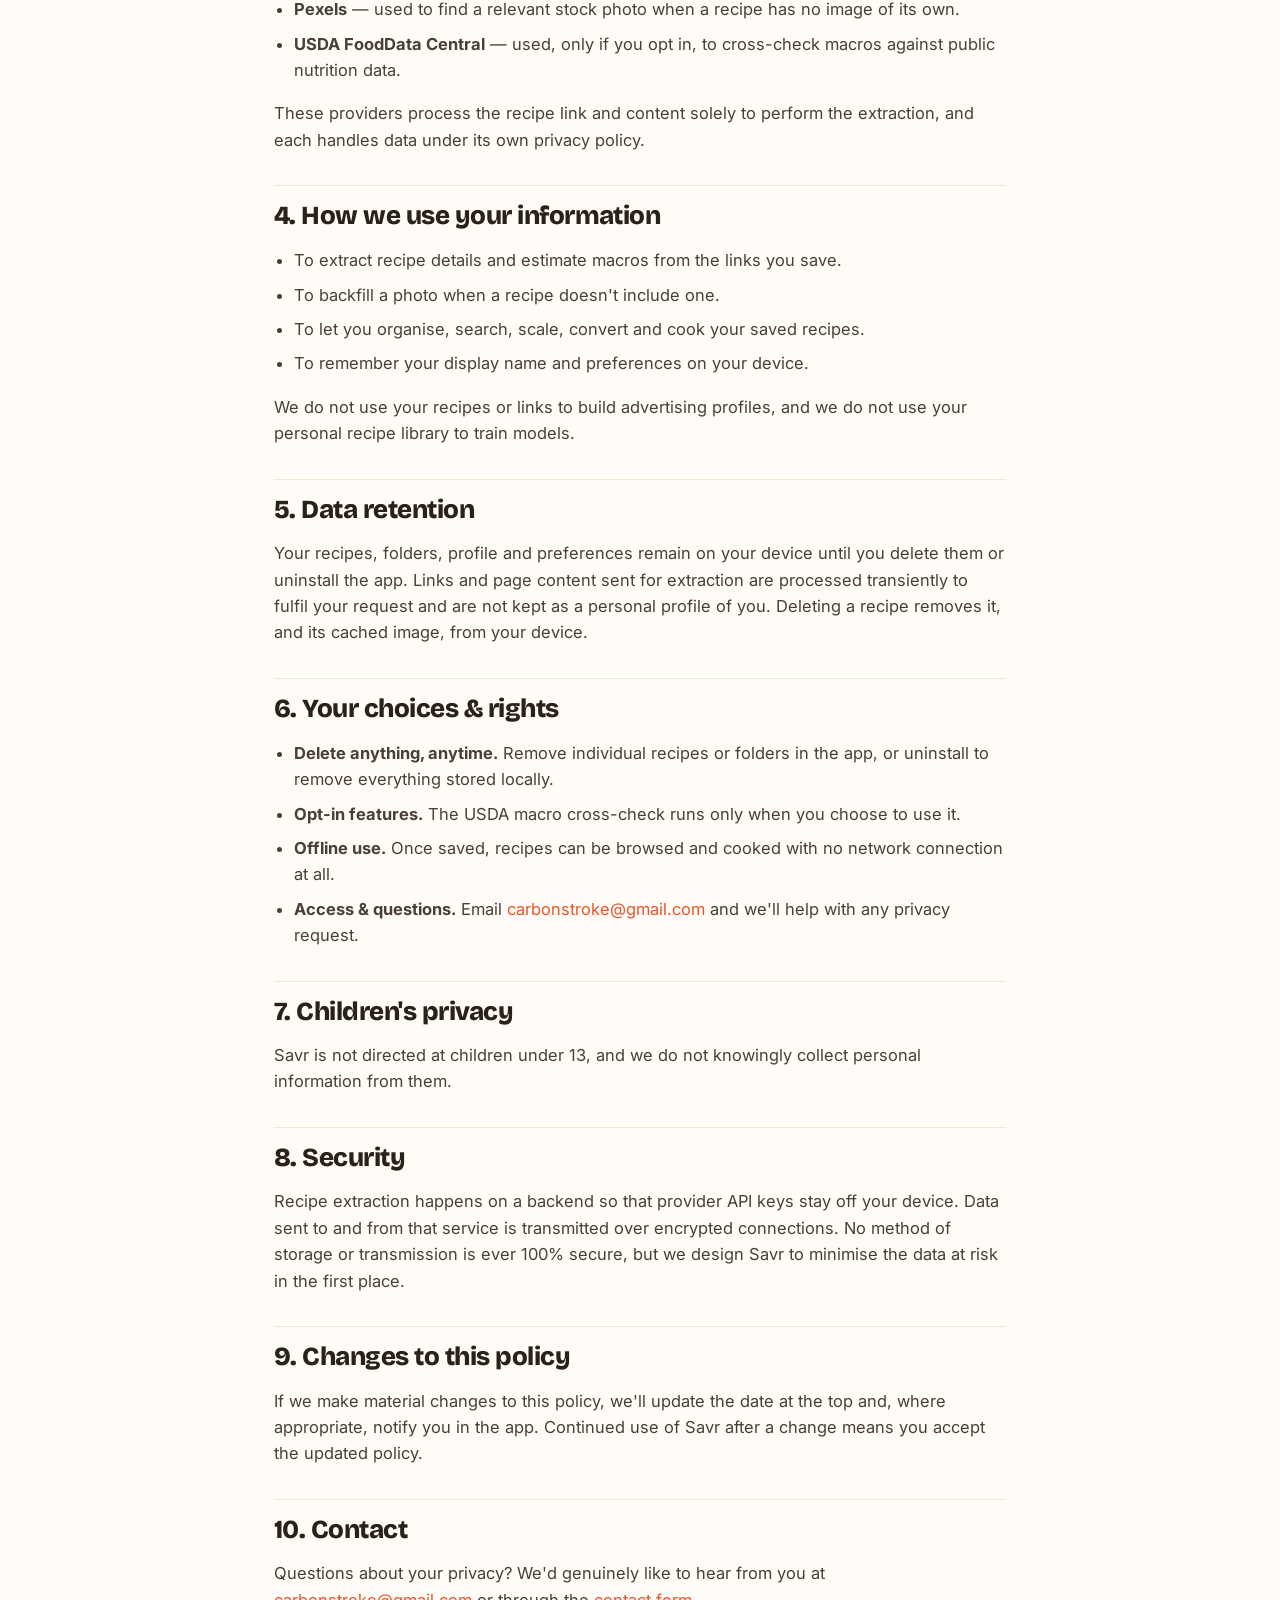
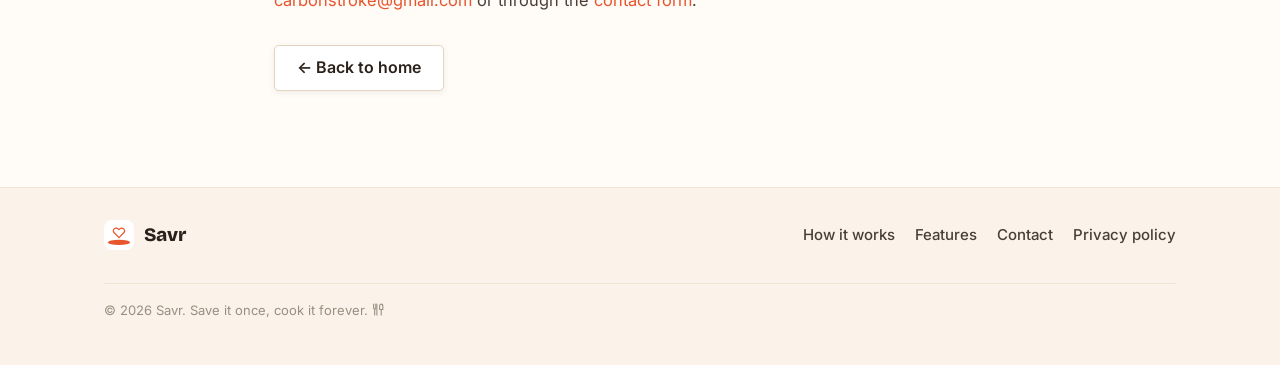
==== commit 270d5478: "Refactor code structure for improved readability and maintainability" ====
--- a/privacy.html
+++ b/privacy.html
@@ -15,6 +15,14 @@
 </head>
 <body>
 
+  <!-- Icon sprite (flaticon-style line icons). Inlined so Safari renders <use>. -->
+  <svg width="0" height="0" style="position:absolute" aria-hidden="true" focusable="false">
+    <symbol id="i-moon" viewBox="0 0 24 24"><path d="M21 12.79A9 9 0 1 1 11.21 3 7 7 0 0 0 21 12.79z"/></symbol>
+    <symbol id="i-sun" viewBox="0 0 24 24"><circle cx="12" cy="12" r="4"/><path d="M12 2v2M12 20v2M4.9 4.9l1.4 1.4M17.7 17.7l1.4 1.4M2 12h2M20 12h2M4.9 19.1l1.4-1.4M17.7 6.3l1.4-1.4"/></symbol>
+    <symbol id="i-lock" viewBox="0 0 24 24"><rect x="4" y="11" width="16" height="10" rx="2"/><path d="M8 11V7a4 4 0 0 1 8 0v4"/></symbol>
+    <symbol id="i-utensils" viewBox="0 0 24 24"><path d="M3 2v7a2 2 0 0 0 2 2h0a2 2 0 0 0 2-2V2"/><path d="M5 11v11"/><path d="M9 2v20"/><path d="M17 2c-1.7 0-3 1.8-3 4v6h6V6c0-2.2-1.3-4-3-4z"/><path d="M17 12v10"/></symbol>
+  </svg>
+
   <header class="site-header">
     <div class="wrap nav">
       <a class="brand" href="index.html#top">
@@ -25,7 +33,7 @@
         <a class="link" href="index.html#how">How it works</a>
         <a class="link" href="index.html#features">Features</a>
         <a class="link" href="index.html#contact">Contact</a>
-        <button class="theme-toggle" type="button" aria-label="Toggle theme">🌙</button>
+        <button class="theme-toggle" type="button" aria-label="Toggle theme"><svg class="i"><use href="#i-moon"></use></svg></button>
         <a class="btn btn-primary" href="index.html#contact">Get the app</a>
       </nav>
     </div>
@@ -33,7 +41,7 @@
 
   <main>
     <article class="wrap doc">
-      <span class="eyebrow">🔒 Privacy</span>
+      <span class="eyebrow"><svg class="i"><use href="#i-lock"></use></svg> Privacy</span>
       <h1>Privacy Policy</h1>
       <p class="updated">Last updated: 6 July 2026</p>
 
@@ -126,7 +134,7 @@
         <a href="index.html#contact">Contact</a>
         <a href="privacy.html">Privacy policy</a>
       </nav>
-      <p class="footer-legal">© <span id="year">2026</span> Savr. Save it once, cook it forever. 🍳</p>
+      <p class="footer-legal">© <span id="year">2026</span> Savr. Save it once, cook it forever. <svg class="i"><use href="#i-utensils"></use></svg></p>
     </div>
   </footer>
 
--- a/assets/css/styles.css
+++ b/assets/css/styles.css
@@ -88,30 +88,8 @@
   --maxw: 1120px;
 }
 
-/* Warm dark theme — mirrors the app's warm dark palette */
-@media (prefers-color-scheme: dark) {
-  :root:not([data-theme='light']) {
-    --text: #FCF6EF;
-    --text-body: #EADFD3;
-    --muted: #B3A597;
-    --faint: #8A7D71;
-
-    --bg: #1B1511;
-    --surface-sunken: #241C17;
-    --card: #2A211B;
-
-    --border: #3A2F27;
-    --border-strong: #4A3F36;
-
-    --brand: var(--paprika-400);
-    --brand-hover: var(--paprika-300);
-    --brand-subtle: #3A241B;
-
-    --accent: var(--honey-300);
-    --fresh: var(--basil-300);
-  }
-}
-
+/* Light is the default theme. Warm dark applies only when the user opts in
+   via the theme toggle (data-theme='dark'), mirroring the app's dark palette. */
 :root[data-theme='dark'] {
   --text: #FCF6EF;
   --text-body: #EADFD3;
@@ -190,6 +168,23 @@
 .section-head h2 { font-size: clamp(30px, 4.6vw, 48px); margin-block: var(--s-lg) var(--s-md); }
 .section-head p { font-size: 19px; color: var(--muted); margin: 0; }
 
+/* Sections are separated by alternating shades of the warm background
+   (no gradients). `.tint` sits one step deeper than the base page. */
+.tint { background: var(--surface-sunken); border-block: 1px solid var(--border); }
+
+/* ---- Inline icons (flaticon-style line icons via an SVG sprite) ---- */
+.i {
+  width: 1em; height: 1em;
+  display: inline-block;
+  vertical-align: -0.14em;
+  fill: none;
+  stroke: currentColor;
+  stroke-width: 2;
+  stroke-linecap: round;
+  stroke-linejoin: round;
+  flex: none;
+}
+
 /* ---- Buttons ---- */
 .btn {
   display: inline-flex;
@@ -199,8 +194,8 @@
   font-family: var(--font-sans);
   font-weight: 600;
   font-size: 16px;
-  padding: 13px 24px;
-  border-radius: var(--r-pill);
+  padding: 9px 22px;
+  border-radius: 5px;
   border: 1.5px solid transparent;
   cursor: pointer;
   transition: transform 0.15s ease, background 0.15s ease, box-shadow 0.15s ease;
@@ -220,7 +215,7 @@
   box-shadow: var(--shadow-sm);
 }
 .btn-ghost:hover { color: var(--text); border-color: var(--brand); }
-.btn-lg { padding: 16px 30px; font-size: 17px; }
+.btn-lg { padding: 11px 26px; font-size: 17px; }
 
 /* ========================================================================= */
 /* Header                                                                    */
@@ -265,11 +260,11 @@
   border-radius: var(--r-pill);
   width: 40px; height: 40px;
   cursor: pointer;
-  font-size: 17px;
   display: grid; place-items: center;
   color: var(--text);
   transition: border-color 0.15s ease;
 }
+.theme-toggle .i { width: 19px; height: 19px; }
 .theme-toggle:hover { border-color: var(--brand); }
 .nav-toggle { display: none; }
 
@@ -286,20 +281,10 @@
   overflow: hidden;
   padding-block: clamp(48px, 7vw, 88px) clamp(40px, 6vw, 72px);
 }
-.hero::before {
-  content: '';
-  position: absolute;
-  inset: 0;
-  background:
-    radial-gradient(60% 55% at 82% 8%, color-mix(in srgb, var(--honey-300) 34%, transparent), transparent 70%),
-    radial-gradient(70% 60% at 6% 92%, color-mix(in srgb, var(--paprika-200) 30%, transparent), transparent 68%);
-  opacity: 0.7;
-  pointer-events: none;
-}
 .hero-grid {
   position: relative;
   display: grid;
-  grid-template-columns: 1.05fr 0.95fr;
+  grid-template-columns: 1fr 1.1fr;
   gap: clamp(24px, 5vw, 64px);
   align-items: center;
 }
@@ -322,29 +307,16 @@
   display: flex; align-items: center; gap: 8px;
 }
 
-/* Phone frame */
+/* Phone — device PNGs (frames baked in, transparent background) */
 .phone-shell {
   justify-self: center;
   position: relative;
-  width: min(300px, 78vw);
-}
-.phone-shell::after {
-  content: '';
-  position: absolute;
-  inset: -8% -14% -14%;
-  background: radial-gradient(closest-side, color-mix(in srgb, var(--paprika-300) 40%, transparent), transparent);
-  filter: blur(20px);
-  z-index: -1;
+  width: min(540px, 96%);
 }
 .phone-shell img {
   width: 100%;
-  border-radius: 34px;
-  border: 8px solid var(--ink-900);
-  box-shadow: var(--shadow-lg);
-  background: var(--ink-900);
-}
-:root[data-theme='dark'] .phone-shell img,
-.badge-row .store-badge { }
+  filter: drop-shadow(0 22px 38px rgba(74, 63, 54, 0.24));
+}
 
 .badge-row {
   display: flex; flex-wrap: wrap; gap: var(--s-md);
@@ -437,9 +409,9 @@
   width: 52px; height: 52px;
   border-radius: var(--r-md);
   display: grid; place-items: center;
-  font-size: 24px;
   margin-bottom: var(--s-lg);
 }
+.feature .ico .i { width: 26px; height: 26px; stroke-width: 1.9; }
 .feature h3 { font-size: 20px; margin-bottom: var(--s-sm); }
 .feature p { margin: 0; color: var(--muted); font-size: 15.5px; }
 
@@ -494,12 +466,13 @@
   width: 22px; height: 22px; border-radius: var(--r-pill);
   background: color-mix(in srgb, var(--basil-500) 18%, transparent);
   color: var(--basil-600);
-  display: grid; place-items: center; font-size: 12px; font-weight: 800;
-}
+  display: grid; place-items: center;
+}
+.feature-list .check .i { width: 13px; height: 13px; stroke-width: 2.6; }
+.media { justify-self: center; }
 .media img {
-  border-radius: var(--r-xl);
-  box-shadow: var(--shadow-md);
-  border: 1px solid var(--border);
+  width: min(300px, 74vw);
+  filter: drop-shadow(0 18px 30px rgba(74, 63, 54, 0.20));
 }
 @media (max-width: 780px) {
   .spotlight-grid { grid-template-columns: 1fr; }
@@ -523,8 +496,9 @@
 .contact-links .ci {
   width: 42px; height: 42px; border-radius: var(--r-md);
   background: var(--brand-subtle); color: var(--brand);
-  display: grid; place-items: center; font-size: 18px; flex: none;
-}
+  display: grid; place-items: center; flex: none;
+}
+.contact-links .ci .i { width: 20px; height: 20px; }
 .contact-links a { font-weight: 600; }
 .contact-links small { display: block; color: var(--faint); font-weight: 400; font-size: 13px; }
 
@@ -590,7 +564,7 @@
 
 .cta-band { text-align: center; }
 .cta-inner {
-  background: linear-gradient(135deg, var(--paprika-500), var(--paprika-600));
+  background: var(--brand);
   border-radius: var(--r-xl);
   padding: clamp(36px, 6vw, 64px);
   box-shadow: var(--shadow-brand);
